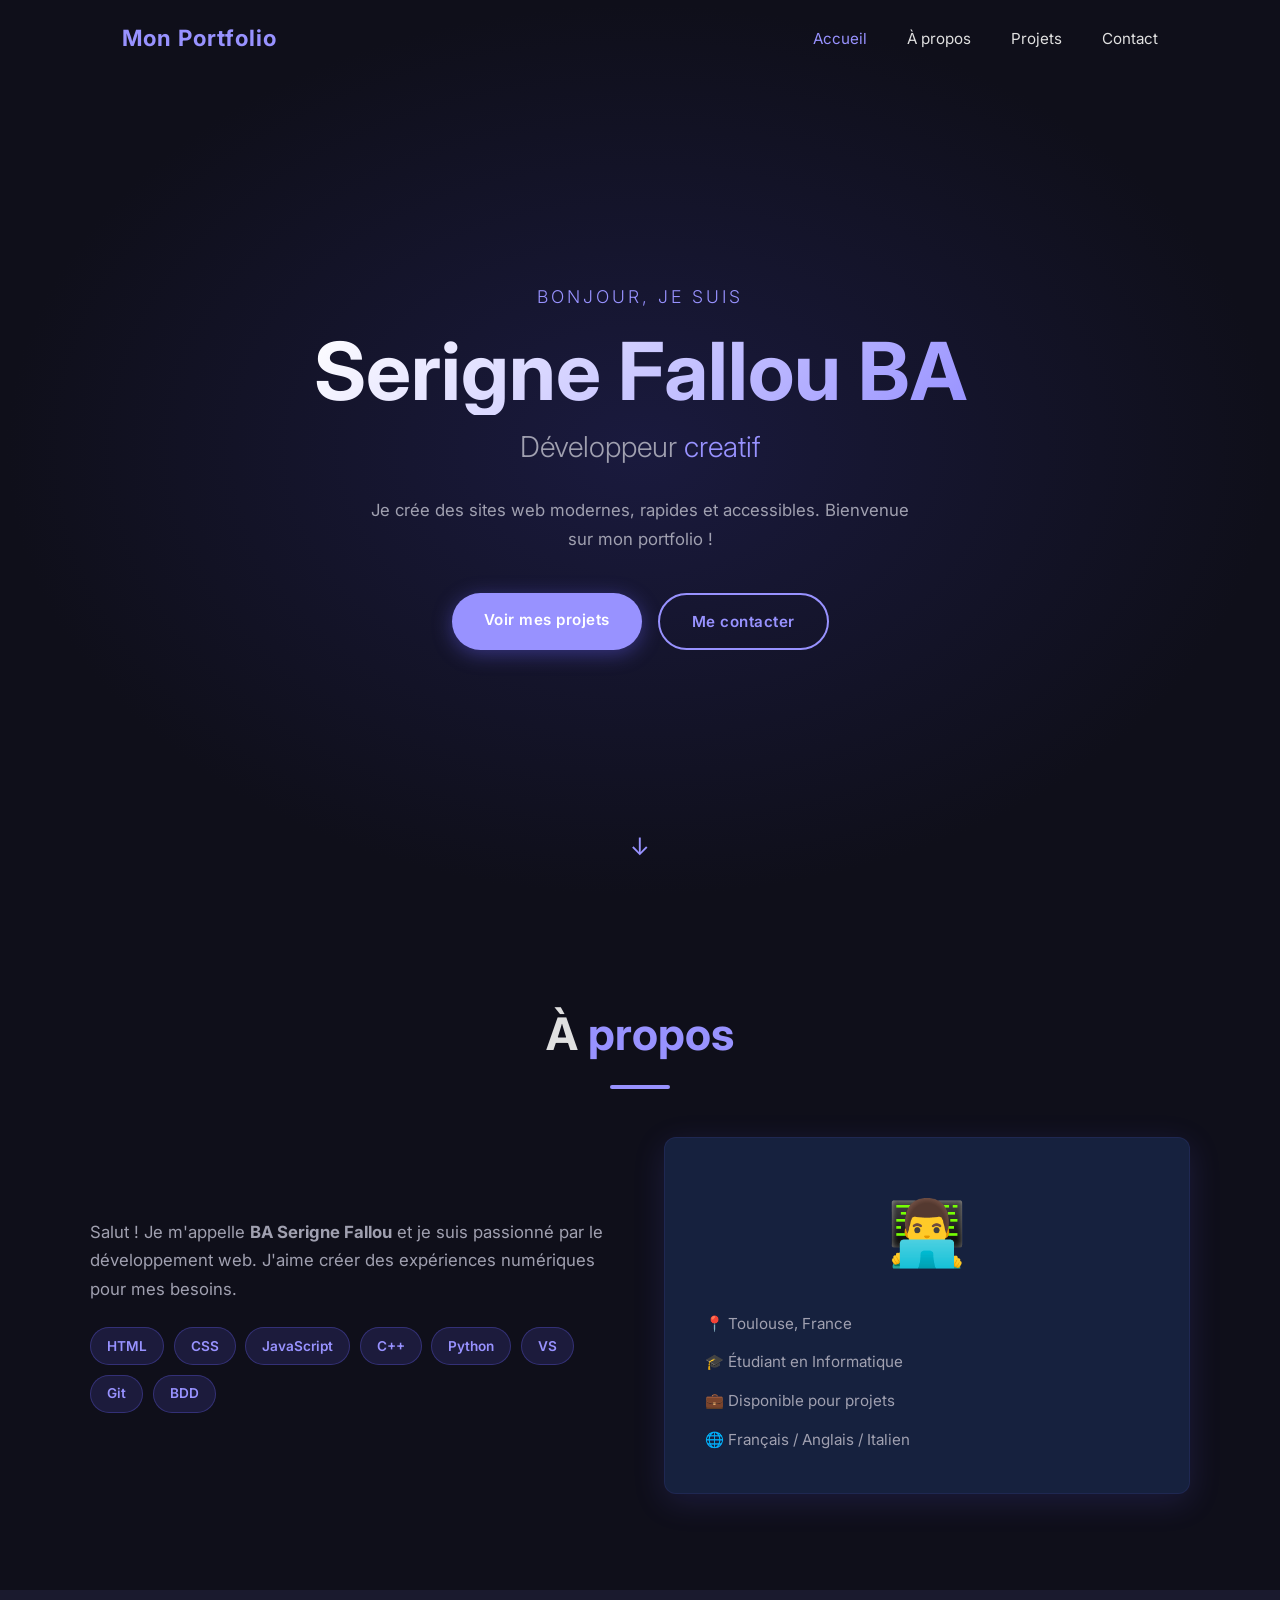
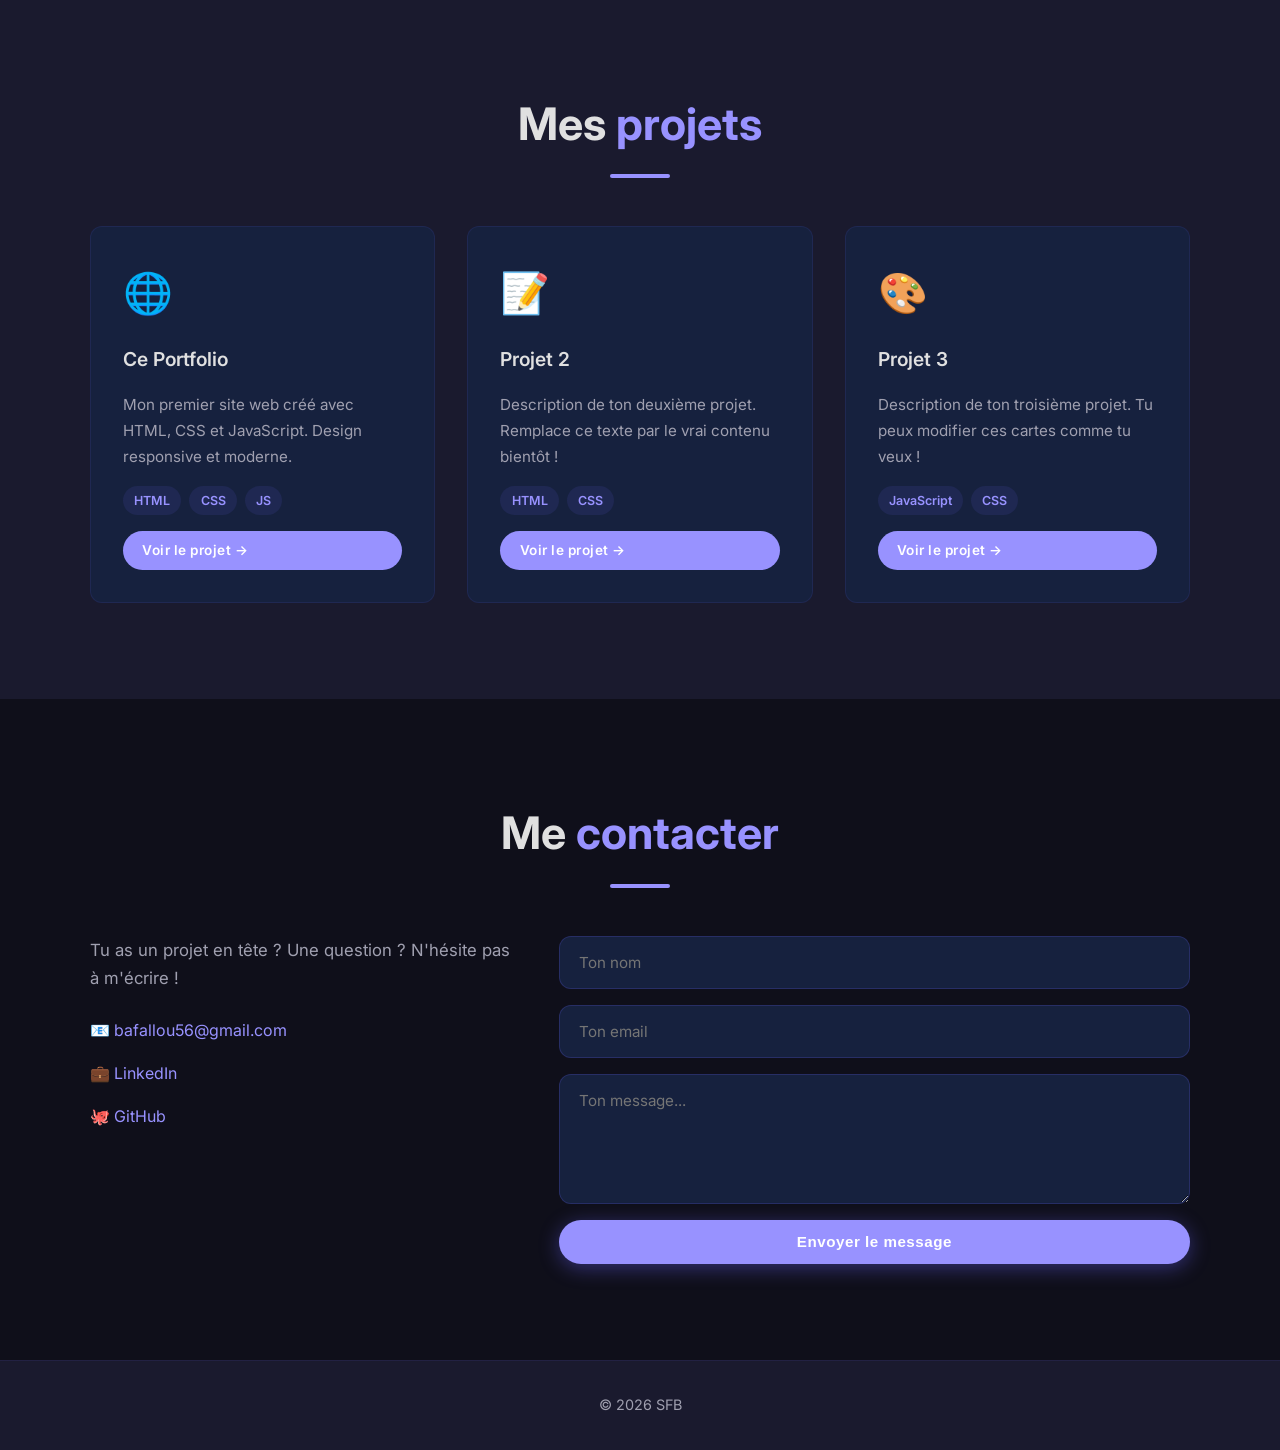
==== index.html @ 2cee7b82 "Premier commit : mon portfolio" ====
<!DOCTYPE html>
<html lang="fr">

<head>
  <meta charset="UTF-8" />
  <meta name="viewport" content="width=device-width, initial-scale=1.0" />
  <title>Mon Portfolio</title>
  <link rel="stylesheet" href="style.css" />
  <link rel="preconnect" href="https://fonts.googleapis.com" />
  <link href="https://fonts.googleapis.com/css2?family=Inter:wght@300;400;600;700&display=swap" rel="stylesheet" />
</head>

<body>

  <!-- ========== NAVIGATION ========== -->
  <nav id="navbar">
    <div class="nav-container">
      <a href="#accueil" class="nav-logo">Mon Portfolio</a>
      <ul class="nav-links" id="nav-links">
        <li><a href="#accueil">Accueil</a></li>
        <li><a href="#apropos">À propos</a></li>
        <li><a href="#projets">Projets</a></li>
        <li><a href="#contact">Contact</a></li>
      </ul>
      <button class="burger" id="burger" aria-label="Menu">
        <span></span>
        <span></span>
        <span></span>
      </button>
    </div>
  </nav>

  <!-- ========== ACCUEIL ========== -->
  <section id="accueil" class="hero">
    <div class="hero-content">
      <p class="hero-hello">Bonjour, je suis</p>
      <h1 class="hero-name">Serigne Fallou BA</h1>
      <h2 class="hero-title">Développeur <span class="highlight">creatif</span></h2>
      <p class="hero-desc">
        Je crée des sites web modernes, rapides et accessibles.
        Bienvenue sur mon portfolio !
      </p>
      <div class="hero-buttons">
        <a href="#projets" class="btn btn-primary">Voir mes projets</a>
        <a href="#contact" class="btn btn-secondary">Me contacter</a>
      </div>
    </div>
    <div class="hero-scroll">
      <span>↓</span>
    </div>
  </section>

  <!-- ========== À PROPOS ========== -->
  <section id="apropos" class="section">
    <div class="container">
      <h2 class="section-title">À <span class="highlight">propos</span></h2>
      <div class="apropos-grid">
        <div class="apropos-text">
          <p>
            Salut ! Je m'appelle <strong>BA Serigne Fallou</strong> et je suis
            passionné par le développement web. J'aime créer des
            expériences numériques pour mes besoins.
          </p>
          <div class="skills">
            <span class="skill-tag">HTML</span>
            <span class="skill-tag">CSS</span>
            <span class="skill-tag">JavaScript</span>
            <span class="skill-tag">C++</span>
            <span class="skill-tag">Python</span>
            <span class="skill-tag">VS</span>
            <span class="skill-tag">Git</span>
            <span class="skill-tag">BDD</span>
          </div>
        </div>
        <div class="apropos-card">
          <div class="card-avatar">👨‍💻</div>
          <ul class="card-info">
            <li>📍 Toulouse, France</li>
            <li>🎓 Étudiant en Informatique</li>
            <li>💼 Disponible pour projets</li>
            <li>🌐 Français / Anglais / Italien</li>
          </ul>
        </div>
      </div>
    </div>
  </section>

  <!-- ========== PROJETS ========== -->
  <section id="projets" class="section section-dark">
    <div class="container">
      <h2 class="section-title">Mes <span class="highlight">projets</span></h2>
      <div class="projets-grid">

        <div class="projet-card">
          <div class="projet-icon">🌐</div>
          <h3>Ce Portfolio</h3>
          <p>Mon premier site web créé avec HTML, CSS et JavaScript. Design responsive et moderne.</p>
          <div class="projet-tags">
            <span>HTML</span><span>CSS</span><span>JS</span>
          </div>
          <a href="#" class="btn btn-small">Voir le projet →</a>
        </div>

        <div class="projet-card">
          <div class="projet-icon">📝</div>
          <h3>Projet 2</h3>
          <p>Description de ton deuxième projet. Remplace ce texte par le vrai contenu bientôt !</p>
          <div class="projet-tags">
            <span>HTML</span><span>CSS</span>
          </div>
          <a href="#" class="btn btn-small">Voir le projet →</a>
        </div>

        <div class="projet-card">
          <div class="projet-icon">🎨</div>
          <h3>Projet 3</h3>
          <p>Description de ton troisième projet. Tu peux modifier ces cartes comme tu veux !</p>
          <div class="projet-tags">
            <span>JavaScript</span><span>CSS</span>
          </div>
          <a href="#" class="btn btn-small">Voir le projet →</a>
        </div>

      </div>
    </div>
  </section>

  <!-- ========== CONTACT ========== -->
  <section id="contact" class="section">
    <div class="container">
      <h2 class="section-title">Me <span class="highlight">contacter</span></h2>
      <div class="contact-grid">
        <div class="contact-info">
          <p>Tu as un projet en tête ? Une question ? N'hésite pas à m'écrire !</p>
          <ul class="contact-list">
            <li>📧 <a href="mailto:bafallou56@gmail.com">bafallou56@gmail.com</a></li>
            <li>💼 <a href="https://www.linkedin.com/in/seigne-fallou-ba-122b2b3bb/" target="_blank" rel="noopener">LinkedIn</a></li>
            <li>🐙 <a href="https://github.com/sfb56025" target="_blank" rel="noopener">GitHub</a></li>
          </ul>
        </div>
        <form class="contact-form" id="contact-form">
          <input type="text" placeholder="Ton nom" required />
          <input type="email" placeholder="Ton email" required />
          <textarea rows="5" placeholder="Ton message..." required></textarea>
          <button type="submit" class="btn btn-primary">Envoyer le message</button>
        </form>
      </div>
    </div>
  </section>

  <!-- ========== FOOTER ========== -->
  <footer>
    <p>© 2026 SFB</p>
  </footer>

  <script src="script.js"></script>

</body>
</html>
---- style.css ----
/* ============================================
   VARIABLES & BASE
   ============================================ */

/* Les variables : ce sont des "réglages globaux".
   Changer une valeur ici change tout le site ! */
   :root {
    --couleur-principale: #9892ff;
    --couleur-secondaire: #01004d;
    --couleur-fond: #0f0f1a;
    --couleur-fond2: #1a1a2e;
    --couleur-carte: #16213e;
    --couleur-texte: #e0e0e0;
    --couleur-texte-doux: #a0a0b0;
    --police: 'Inter', sans-serif;
    --rayon: 12px;
    --ombre: 0 8px 32px rgba(108, 99, 255, 0.15);
    --transition: all 0.3s ease;
  }
  
  /* Reset : supprime les marges par défaut du navigateur */
  * {
    margin: 0;
    padding: 0;
    box-sizing: border-box;
  }
  
  /* Style de base pour toute la page */
  html {
    scroll-behavior: smooth; /* défilement doux entre sections */
  }
  
  body {
    font-family: var(--police);
    background-color: var(--couleur-fond);
    color: var(--couleur-texte);
    line-height: 1.7;
    overflow-x: hidden; /* pas de défilement horizontal */
  }
  
  /* Le mot en violet dans les titres */
  .highlight {
    color: var(--couleur-principale);
  }
  
  /* ============================================
     NAVIGATION
     ============================================ */
  
  #navbar {
    position: fixed;        /* reste collée en haut même en scrollant */
    top: 0;
    left: 0;
    width: 100%;
    z-index: 1000;          /* passe au-dessus de tout */
    padding: 1.2rem 0;
    transition: var(--transition);
    background: transparent;
  }
  
  /* Quand on scrolle, la nav devient solide (géré par JS) */
  #navbar.scrolled {
    background: rgba(15, 15, 26, 0.95);
    backdrop-filter: blur(10px);
    box-shadow: 0 2px 20px rgba(0,0,0,0.3);
    padding: 0.8rem 0;
  }
  
  .nav-container {
    max-width: 1100px;
    margin: 0 auto;
    padding: 0 2rem;
    display: flex;
    justify-content: space-between;
    align-items: center;
  }
  
  .nav-logo {
    font-size: 1.4rem;
    font-weight: 700;
    color: var(--couleur-principale);
    text-decoration: none;
    letter-spacing: 1px;
  }
  
  .nav-links {
    display: flex;
    list-style: none;
    gap: 2.5rem;
  }
  
  .nav-links a {
    color: var(--couleur-texte);
    text-decoration: none;
    font-weight: 400;
    font-size: 0.95rem;
    transition: var(--transition);
    position: relative;
  }
  
  /* Soulignement animé au survol */
  .nav-links a::after {
    content: '';
    position: absolute;
    bottom: -4px;
    left: 0;
    width: 0;
    height: 2px;
    background: var(--couleur-principale);
    transition: var(--transition);
  }
  
  .nav-links a:hover::after {
    width: 100%;
  }
  
  .nav-links a:hover {
    color: var(--couleur-principale);
  }
  
  /* Bouton burger (mobile) — caché sur ordinateur */
  .burger {
    display: none;
    flex-direction: column;
    gap: 5px;
    background: none;
    border: none;
    cursor: pointer;
    padding: 4px;
  }
  
  .burger span {
    display: block;
    width: 25px;
    height: 2px;
    background: var(--couleur-texte);
    transition: var(--transition);
  }
  
  /* ============================================
     SECTION HERO (ACCUEIL)
     ============================================ */
  
  .hero {
    min-height: 100vh;      /* prend toute la hauteur de l'écran */
    display: flex;
    flex-direction: column;
    justify-content: center;
    align-items: center;
    text-align: center;
    padding: 6rem 2rem 4rem;
    background: radial-gradient(ellipse at center, #1a1a3e 0%, var(--couleur-fond) 70%);
    position: relative;
  }
  
  .hero-content {
    max-width: 750px;
  }
  
  .hero-hello {
    font-size: 1.1rem;
    color: var(--couleur-principale);
    letter-spacing: 3px;
    text-transform: uppercase;
    margin-bottom: 1rem;
    font-weight: 300;
  }
  
  .hero-name {
    font-size: clamp(2.5rem, 8vw, 5rem); /* taille adaptative */
    font-weight: 700;
    line-height: 1.1;
    margin-bottom: 0.5rem;
    background: linear-gradient(135deg, #fff 0%, var(--couleur-principale) 100%);
    -webkit-background-clip: text;
    -webkit-text-fill-color: transparent;
    background-clip: text;
  }
  
  .hero-title {
    font-size: clamp(1.2rem, 3vw, 1.8rem);
    font-weight: 300;
    color: var(--couleur-texte-doux);
    margin-bottom: 1.5rem;
  }
  
  .hero-desc {
    font-size: 1.05rem;
    color: var(--couleur-texte-doux);
    max-width: 550px;
    margin: 0 auto 2.5rem;
  }
  
  .hero-buttons {
    display: flex;
    gap: 1rem;
    justify-content: center;
    flex-wrap: wrap;
  }
  
  /* Flèche qui rebondit en bas de la hero */
  .hero-scroll {
    position: absolute;
    bottom: 2rem;
    font-size: 1.5rem;
    animation: bounce 2s infinite;
    color: var(--couleur-principale);
  }
  
  @keyframes bounce {
    0%, 100% { transform: translateY(0); }
    50%       { transform: translateY(10px); }
  }
  
  /* ============================================
     BOUTONS
     ============================================ */
  
  .btn {
    display: inline-block;
    padding: 0.85rem 2rem;
    border-radius: 50px;
    font-size: 0.95rem;
    font-weight: 600;
    text-decoration: none;
    cursor: pointer;
    border: none;
    transition: var(--transition);
    letter-spacing: 0.5px;
  }
  
  .btn-primary {
    background: var(--couleur-principale);
    color: white;
    box-shadow: 0 4px 20px rgba(108, 99, 255, 0.4);
  }
  
  .btn-primary:hover {
    transform: translateY(-3px);
    box-shadow: 0 8px 30px rgba(108, 99, 255, 0.6);
  }
  
  .btn-secondary {
    background: transparent;
    color: var(--couleur-principale);
    border: 2px solid var(--couleur-principale);
  }
  
  .btn-secondary:hover {
    background: var(--couleur-principale);
    color: white;
    transform: translateY(-3px);
  }
  
  .btn-small {
    padding: 0.5rem 1.2rem;
    font-size: 0.85rem;
    background: var(--couleur-principale);
    color: white;
    border-radius: 50px;
  }
  
  .btn-small:hover {
    transform: translateY(-2px);
    box-shadow: 0 4px 15px rgba(108,99,255,0.5);
  }
  
  /* ============================================
     SECTIONS GÉNÉRALES
     ============================================ */
  
  .section {
    padding: 6rem 2rem;
  }
  
  .section-dark {
    background-color: var(--couleur-fond2);
  }
  
  .container {
    max-width: 1100px;
    margin: 0 auto;
  }
  
  .section-title {
    font-size: clamp(2rem, 5vw, 2.8rem);
    font-weight: 700;
    margin-bottom: 3rem;
    text-align: center;
    position: relative;
  }
  
  /* Ligne décorative sous le titre */
  .section-title::after {
    content: '';
    display: block;
    width: 60px;
    height: 4px;
    background: var(--couleur-principale);
    border-radius: 2px;
    margin: 0.8rem auto 0;
  }
  
  /* ============================================
     À PROPOS
     ============================================ */
  
  .apropos-grid {
    display: grid;
    grid-template-columns: 1fr 1fr;
    gap: 3rem;
    align-items: center;
  }
  
  .apropos-text p {
    color: var(--couleur-texte-doux);
    margin-bottom: 1.2rem;
    font-size: 1.05rem;
  }
  
  .skills {
    display: flex;
    flex-wrap: wrap;
    gap: 0.6rem;
    margin-top: 1.5rem;
  }
  
  .skill-tag {
    background: rgba(108, 99, 255, 0.15);
    color: var(--couleur-principale);
    border: 1px solid rgba(108, 99, 255, 0.3);
    padding: 0.4rem 1rem;
    border-radius: 50px;
    font-size: 0.85rem;
    font-weight: 600;
  }
  
  .apropos-card {
    background: var(--couleur-carte);
    border-radius: var(--rayon);
    padding: 2.5rem;
    text-align: center;
    box-shadow: var(--ombre);
    border: 1px solid rgba(108,99,255,0.1);
  }
  
  .card-avatar {
    font-size: 4rem;
    margin-bottom: 1.5rem;
  }
  
  .card-info {
    list-style: none;
    text-align: left;
    display: flex;
    flex-direction: column;
    gap: 0.8rem;
  }
  
  .card-info li {
    color: var(--couleur-texte-doux);
    font-size: 0.95rem;
  }
  
  /* ============================================
     PROJETS
     ============================================ */
  
  .projets-grid {
    display: grid;
    grid-template-columns: repeat(3, 1fr);
    gap: 2rem;
  }
  
  .projet-card {
    background: var(--couleur-carte);
    border-radius: var(--rayon);
    padding: 2rem;
    border: 1px solid rgba(108,99,255,0.1);
    transition: var(--transition);
    display: flex;
    flex-direction: column;
    gap: 1rem;
  
    /* Animation d'apparition (déclenchée par JS) */
    opacity: 0;
    transform: translateY(30px);
  }
  
  .projet-card.visible {
    opacity: 1;
    transform: translateY(0);
    transition: opacity 0.6s ease, transform 0.6s ease;
  }
  
  .projet-card:hover {
    transform: translateY(-8px);
    box-shadow: var(--ombre);
    border-color: rgba(108,99,255,0.4);
  }
  
  .projet-icon {
    font-size: 2.5rem;
  }
  
  .projet-card h3 {
    font-size: 1.2rem;
    font-weight: 600;
  }
  
  .projet-card p {
    color: var(--couleur-texte-doux);
    font-size: 0.95rem;
    flex: 1;
  }
  
  .projet-tags {
    display: flex;
    gap: 0.5rem;
    flex-wrap: wrap;
  }
  
  .projet-tags span {
    background: rgba(108, 99, 255, 0.1);
    color: var(--couleur-principale);
    padding: 0.25rem 0.7rem;
    border-radius: 50px;
    font-size: 0.78rem;
    font-weight: 600;
  }
  
  /* ============================================
     CONTACT
     ============================================ */
  
  .contact-grid {
    display: grid;
    grid-template-columns: 1fr 1.5fr;
    gap: 3rem;
    align-items: start;
  }
  
  .contact-info p {
    color: var(--couleur-texte-doux);
    margin-bottom: 1.5rem;
    font-size: 1.05rem;
  }
  
  .contact-list {
    list-style: none;
    display: flex;
    flex-direction: column;
    gap: 1rem;
  }
  
  .contact-list li {
    font-size: 1rem;
    color: var(--couleur-texte-doux);
  }
  
  .contact-list a {
    color: var(--couleur-principale);
    text-decoration: none;
    transition: var(--transition);
  }
  
  .contact-list a:hover {
    text-decoration: underline;
  }
  
  .contact-form {
    display: flex;
    flex-direction: column;
    gap: 1rem;
  }
  
  .contact-form input,
  .contact-form textarea {
    background: var(--couleur-carte);
    border: 1px solid rgba(108,99,255,0.2);
    border-radius: var(--rayon);
    padding: 1rem 1.2rem;
    color: var(--couleur-texte);
    font-family: var(--police);
    font-size: 0.95rem;
    transition: var(--transition);
    width: 100%;
  }
  
  .contact-form input:focus,
  .contact-form textarea:focus {
    outline: none;
    border-color: var(--couleur-principale);
    box-shadow: 0 0 0 3px rgba(108,99,255,0.15);
  }
  
  .contact-form textarea {
    resize: vertical;
    min-height: 130px;
  }
  
  /* ============================================
     FOOTER
     ============================================ */
  
  footer {
    text-align: center;
    padding: 2rem;
    background: var(--couleur-fond2);
    color: var(--couleur-texte-doux);
    font-size: 0.9rem;
    border-top: 1px solid rgba(108,99,255,0.1);
  }
  
  /* ============================================
     RESPONSIVE — TABLETTE (max 900px)
     ============================================ */
  
  @media (max-width: 900px) {
    .apropos-grid {
      grid-template-columns: 1fr;
    }
  
    .projets-grid {
      grid-template-columns: repeat(2, 1fr);
    }
  
    .contact-grid {
      grid-template-columns: 1fr;
    }
  }
  
  /* ============================================
     RESPONSIVE — MOBILE (max 600px)
     ============================================ */
  
  @media (max-width: 600px) {
  
    /* Menu burger visible sur mobile */
    .burger {
      display: flex;
    }
  
    /* Le menu se cache sur mobile par défaut */
    .nav-links {
      display: none;
      position: fixed;
      top: 0;
      left: 0;
      width: 100%;
      height: 100vh;
      background: var(--couleur-fond);
      flex-direction: column;
      justify-content: center;
      align-items: center;
      gap: 3rem;
      font-size: 1.3rem;
      z-index: 999;
    }
  
    /* Quand le menu est ouvert (classe ajoutée par JS) */
    .nav-links.open {
      display: flex;
    }
  
    .projets-grid {
      grid-template-columns: 1fr;
    }
  
    .hero-buttons {
      flex-direction: column;
      align-items: center;
    }
  }
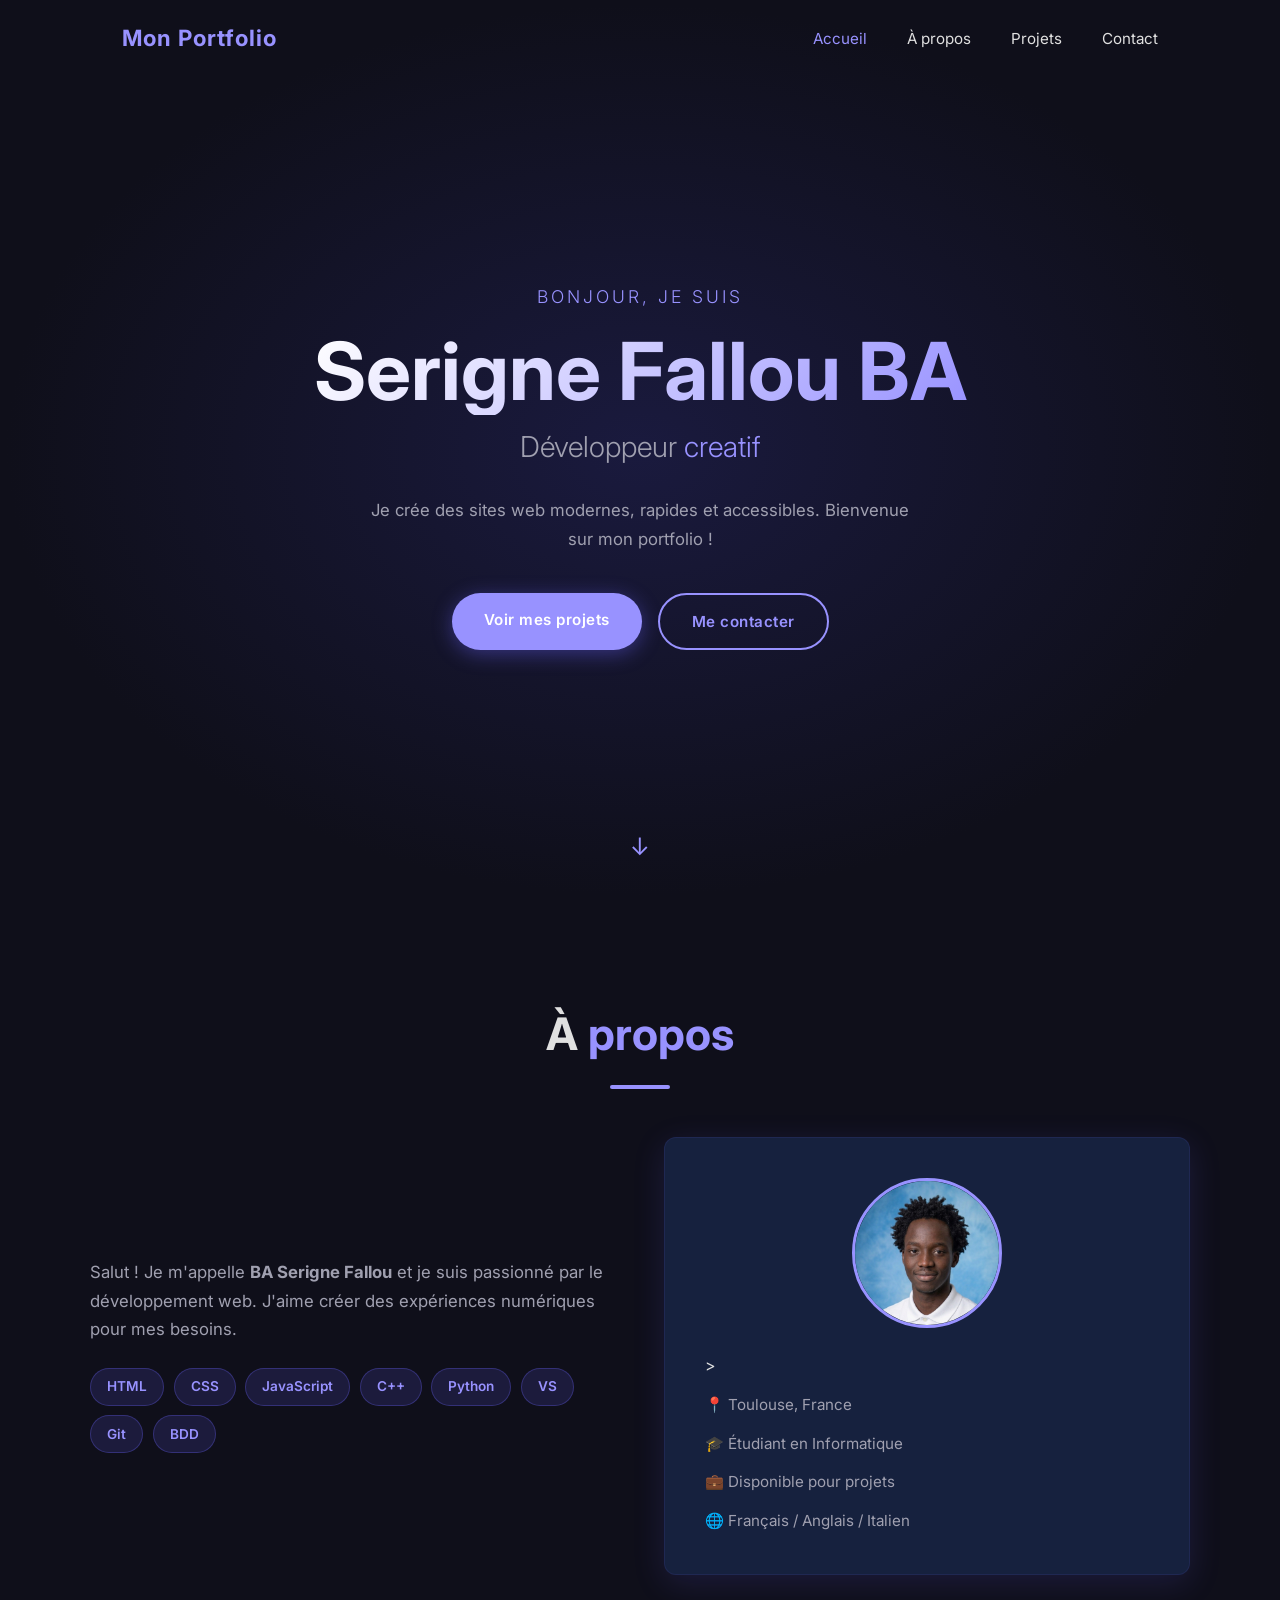
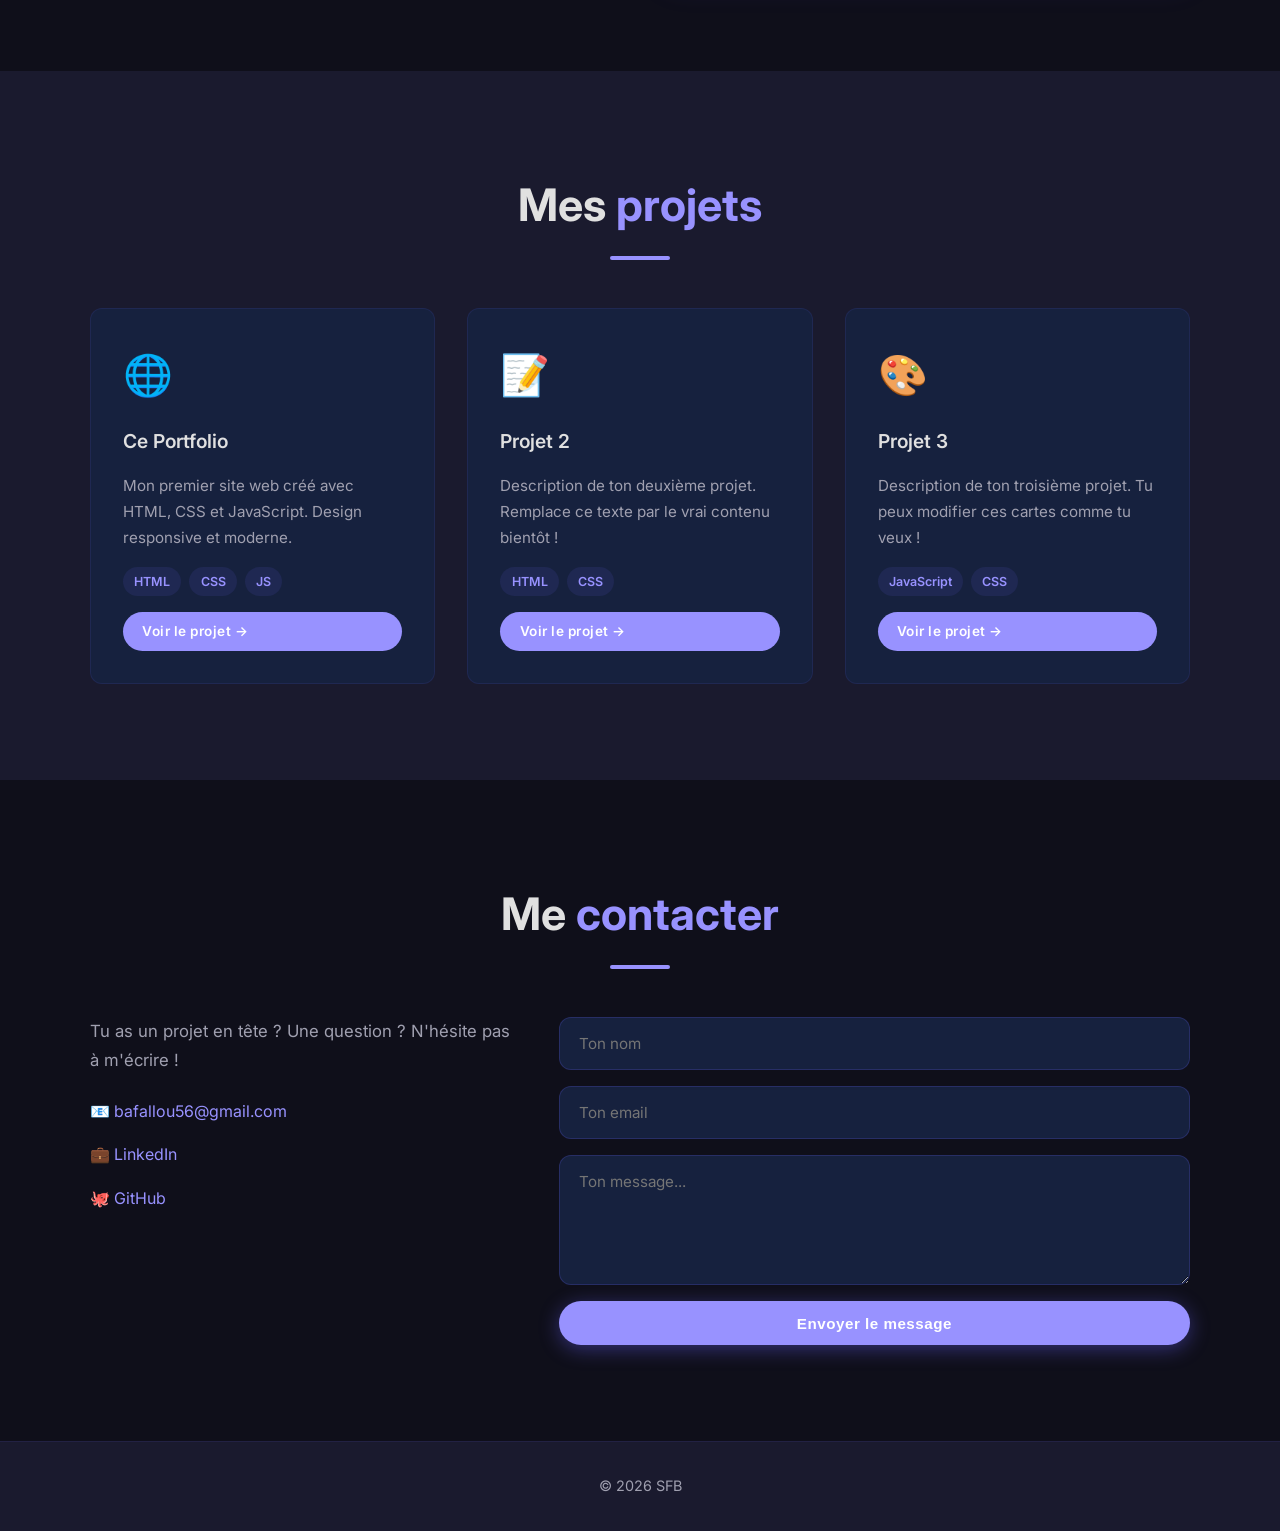
==== commit 4c364aa6: "ajout photo" ====
--- a/index.html
+++ b/index.html
@@ -73,8 +73,13 @@
           </div>
         </div>
         <div class="apropos-card">
-          <div class="card-avatar">👨‍💻</div>
-          <ul class="card-info">
+          <div style="display:flex; justify-content:center; margin-bottom:1.5rem;">
+            <img src="images/moi.jpg" alt="Photo de moi"
+            style="width:150px; height:150px; border-radius:50%;
+              object-fit:cover; object-position:center top;
+              border: 3px solid var(--couleur-principale);" />
+            </div>
+          <ul class="card-info">>
             <li>📍 Toulouse, France</li>
             <li>🎓 Étudiant en Informatique</li>
             <li>💼 Disponible pour projets</li>
